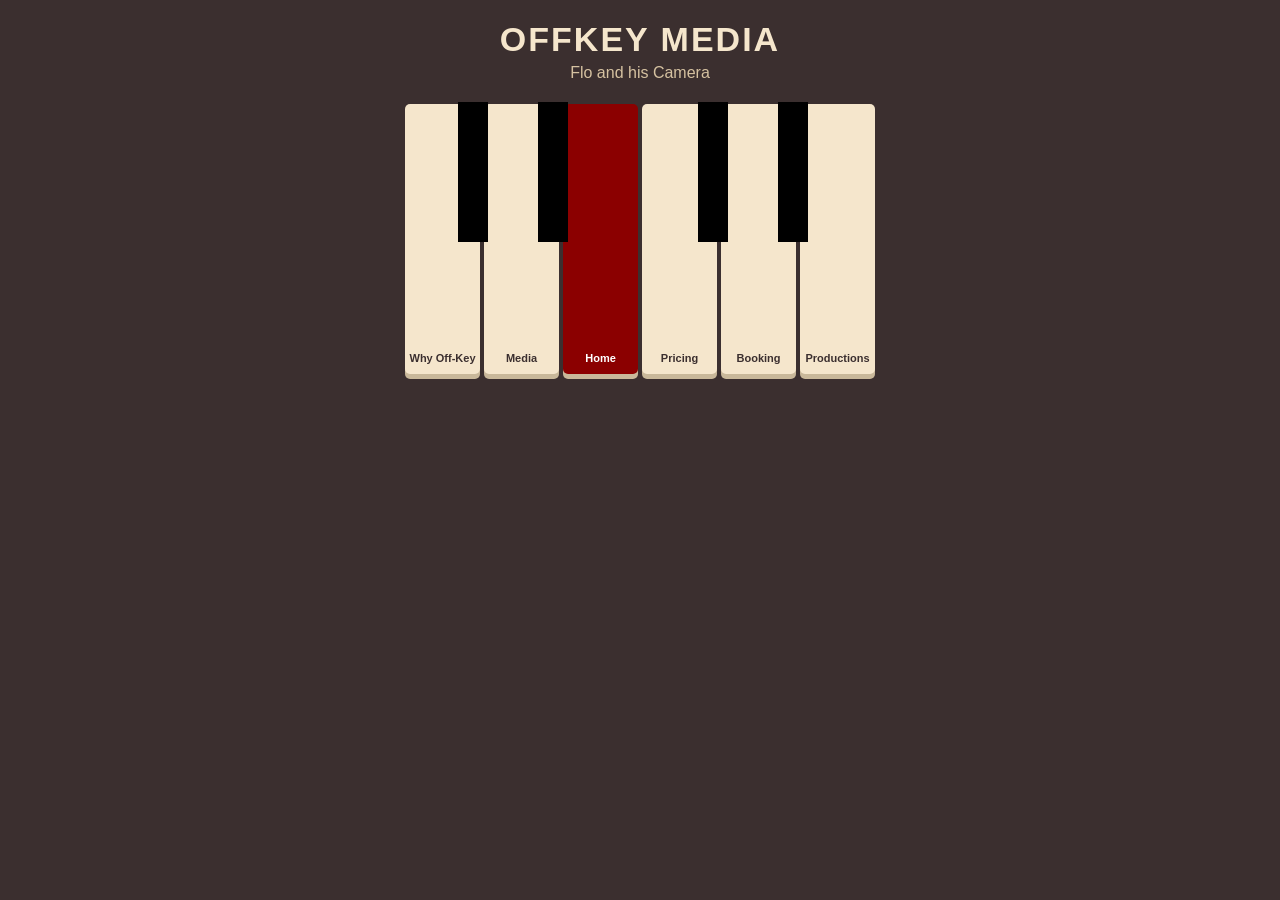
==== index.html @ 8f926773 "Add files via upload" ====
<!DOCTYPE html>
<html>
<head>
  <title>OffKey Media</title>
  <link rel="stylesheet" href="style.css">
</head>
<body>

<div class="header">
  <h1>OFFKEY MEDIA</h1>
  <p>Flo and his Camera</p>
</div>

<div class="keyboard">

  <div class="key" onclick="go('why.html')">Why Off-Key</div>
  <div class="key" onclick="go('media.html')">Media</div>

 <div class="key red" onclick="go('index.html')">Home</div>

  <div class="key" onclick="go('pricing.html')">Pricing</div>
  <div class="key" onclick="go('booking.html')">Booking</div>
  <div class="key" onclick="go('productions.html')">Productions</div>

  <!-- black keys -->
<div class="black-key" style="left: 55px;"></div>
<div class="black-key" style="left: 135px;"></div>
<div class="black-key" style="left: 295px;"></div>
<div class="black-key" style="left: 375px;"></div>
</div>

<script src="script.js"></script>
</body>
</html>
---- style.css ----
body {
  margin: 0;
  font-family: Arial, sans-serif;
  background: #3b2f2f;
  color: #f5e6cc;
  text-align: center;
}

/* HEADER */
.header {
  margin-top: 20px;
}

.header h1 {
  margin: 0;
  font-size: 34px;
  letter-spacing: 2px;
}

.header p {
  margin: 5px 0 20px;
  color: #d6c2a1;
}

/* KEYBOARD */
.keyboard {
  position: relative;
  display: flex;
  justify-content: center;
  width: fit-content;
  margin: auto;
}

/* WHITE KEYS */
.key {
  width: 75px;
  height: 260px;
  background: #f5e6cc;
  margin: 2px;
  border-radius: 5px;
  display: flex;
  justify-content: center;
  align-items: flex-end;
  cursor: pointer;
  font-size: 11px;
  font-weight: bold;
  padding-bottom: 10px;
  color: #3b2f2f;
  text-align: center;

  transition: all 0.15s ease;
}
.key:hover {
  background: #e0d2b8;
  transform: translateY(5px);
}

.key:active {
  transform: translateY(10px);
}

/* RED KEY */
.red {
  background: #8b0000;
  color: white;
  transition: all 0.15s ease;
}

.red:hover {
  background: #a30000;
  transform: translateY(5px);
}

.red:active {
  transform: translateY(10px);
}

/* BLACK KEYS */
.black-key {
  position: absolute;
  width: 30px;
  height: 140px;
  background: black;
  top: 0;
  z-index: 20;
}

/* MINI NAV (now styled so it’s clickable) */
.mini-nav {
  display: flex;
  justify-content: center;
  gap: 8px;
  margin: 15px 0;
}

.mini-nav div {
  background: #f5e6cc;
  color: #3b2f2f;
  padding: 8px 10px;
  border-radius: 4px;
  cursor: pointer;
  font-size: 12px;
}

.mini-nav div:hover {
  background: #d6c2a1;
}

/* CONTENT */
.container {
  padding: 20px;
}
.key {
  box-shadow: 0 5px 0 #c9b89a;
}

.key:active {
  box-shadow: 0 2px 0 #c9b89a;
}
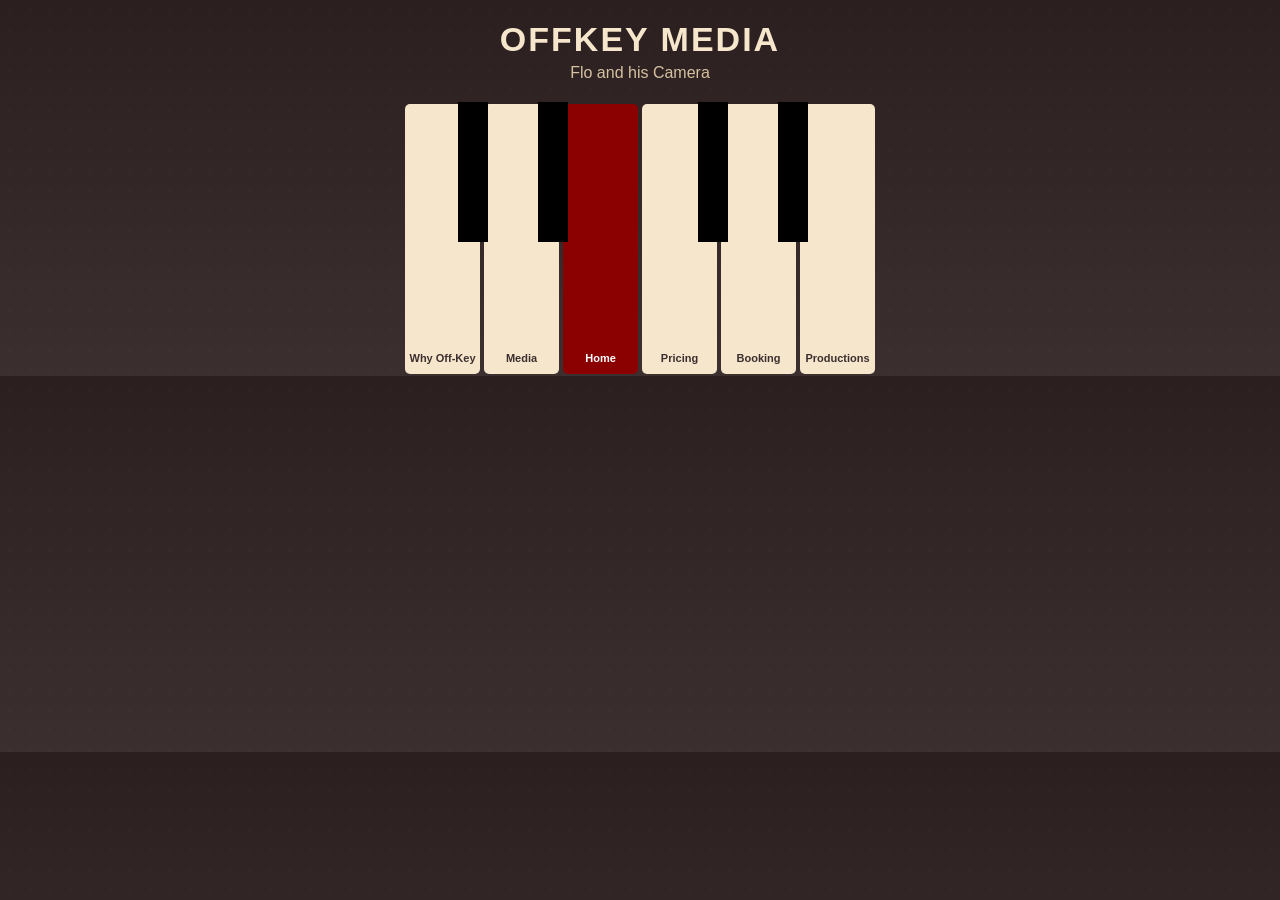
==== commit 368c19b2: "Add files via upload" ====
--- a/index.html
+++ b/index.html
@@ -6,7 +6,7 @@
 </head>
 <body>
 
-<div class="header">
+<div class="header fade-up">
   <h1>OFFKEY MEDIA</h1>
   <p>Flo and his Camera</p>
 </div>
@@ -16,19 +16,21 @@
   <div class="key" onclick="go('why.html')">Why Off-Key</div>
   <div class="key" onclick="go('media.html')">Media</div>
 
- <div class="key red" onclick="go('index.html')">Home</div>
+  <div class="key red" onclick="go('index.html')">Home</div>
 
   <div class="key" onclick="go('pricing.html')">Pricing</div>
   <div class="key" onclick="go('booking.html')">Booking</div>
   <div class="key" onclick="go('productions.html')">Productions</div>
 
-  <!-- black keys -->
-<div class="black-key" style="left: 55px;"></div>
-<div class="black-key" style="left: 135px;"></div>
-<div class="black-key" style="left: 295px;"></div>
-<div class="black-key" style="left: 375px;"></div>
+  <div class="black-key" style="left:55px;"></div>
+  <div class="black-key" style="left:135px;"></div>
+  <div class="black-key" style="left:295px;"></div>
+  <div class="black-key" style="left:375px;"></div>
+
 </div>
 
+<audio id="keySound" src="piano.mp3"></audio>
 <script src="script.js"></script>
+
 </body>
 </html>
--- a/style.css
+++ b/style.css
@@ -1,9 +1,22 @@
 body {
   margin: 0;
   font-family: Arial, sans-serif;
-  background: #3b2f2f;
+  background: linear-gradient(to bottom, #2b1f1f, #3b2f2f);
   color: #f5e6cc;
   text-align: center;
+}
+
+/* texture overlay */
+body::before {
+  content: "";
+  position: fixed;
+  width: 100%;
+  height: 100%;
+  background: radial-gradient(circle, rgba(255,255,255,0.03) 1px, transparent 1px);
+  background-size: 20px 20px;
+  top: 0;
+  left: 0;
+  z-index: -1;
 }
 
 /* HEADER */
@@ -46,13 +59,14 @@
   font-weight: bold;
   padding-bottom: 10px;
   color: #3b2f2f;
-  text-align: center;
-
   transition: all 0.15s ease;
 }
+
+/* hover press effect */
 .key:hover {
+  transform: translateY(5px);
   background: #e0d2b8;
-  transform: translateY(5px);
+  box-shadow: 0 0 10px rgba(255,255,255,0.2);
 }
 
 .key:active {
@@ -63,16 +77,10 @@
 .red {
   background: #8b0000;
   color: white;
-  transition: all 0.15s ease;
 }
 
 .red:hover {
   background: #a30000;
-  transform: translateY(5px);
-}
-
-.red:active {
-  transform: translateY(10px);
 }
 
 /* BLACK KEYS */
@@ -85,12 +93,13 @@
   z-index: 20;
 }
 
-/* MINI NAV (now styled so it’s clickable) */
+/* MINI NAV */
 .mini-nav {
   display: flex;
   justify-content: center;
   gap: 8px;
   margin: 15px 0;
+  flex-wrap: wrap;
 }
 
 .mini-nav div {
@@ -110,10 +119,61 @@
 .container {
   padding: 20px;
 }
-.key {
-  box-shadow: 0 5px 0 #c9b89a;
+
+/* MEDIA */
+.media-grid {
+  display: grid;
+  gap: 15px;
+  margin-top: 20px;
 }
 
-.key:active {
-  box-shadow: 0 2px 0 #c9b89a;
+.media-grid video {
+  width: 100%;
+  border-radius: 8px;
+}
+
+/* ANIMATION */
+.fade-up {
+  opacity: 0;
+  transform: translateY(30px);
+  animation: fadeUp 0.8s ease forwards;
+}
+
+@keyframes fadeUp {
+  to {
+    opacity: 1;
+    transform: translateY(0);
+  }
+}
+
+/* MOBILE */
+@media (max-width: 768px) {
+
+  .keyboard {
+    overflow-x: auto;
+    padding-bottom: 10px;
+  }
+
+  .keyboard::-webkit-scrollbar {
+    display: none;
+  }
+
+  .key {
+    width: 60px;
+    height: 220px;
+    font-size: 10px;
+  }
+
+  .black-key {
+    height: 120px;
+    width: 25px;
+  }
+
+  input, textarea {
+    width: 95%;
+  }
+
+  button {
+    width: 90%;
+  }
 }
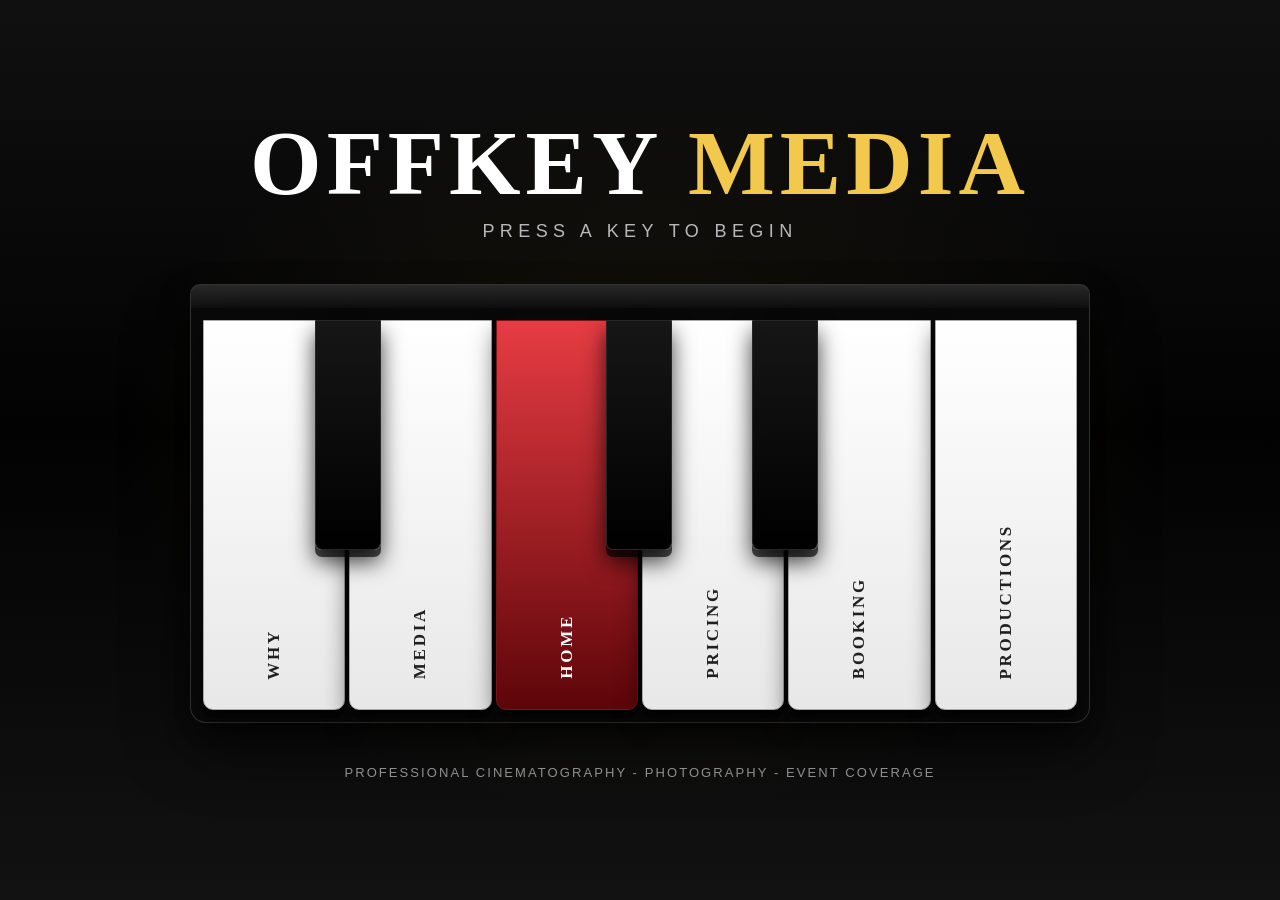
==== commit 781b4baf: "Add files via upload" ====
--- a/index.html
+++ b/index.html
@@ -1,36 +1,38 @@
-<!DOCTYPE html>
-<html>
-<head>
-  <title>OffKey Media</title>
-  <link rel="stylesheet" href="style.css">
-</head>
-<body>
-
-<div class="header fade-up">
-  <h1>OFFKEY MEDIA</h1>
-  <p>Flo and his Camera</p>
-</div>
-
-<div class="keyboard">
-
-  <div class="key" onclick="go('why.html')">Why Off-Key</div>
-  <div class="key" onclick="go('media.html')">Media</div>
-
-  <div class="key red" onclick="go('index.html')">Home</div>
-
-  <div class="key" onclick="go('pricing.html')">Pricing</div>
-  <div class="key" onclick="go('booking.html')">Booking</div>
-  <div class="key" onclick="go('productions.html')">Productions</div>
-
-  <div class="black-key" style="left:55px;"></div>
-  <div class="black-key" style="left:135px;"></div>
-  <div class="black-key" style="left:295px;"></div>
-  <div class="black-key" style="left:375px;"></div>
-
-</div>
-
-<audio id="keySound" src="piano.mp3"></audio>
-<script src="script.js"></script>
-
-</body>
-</html>+<!DOCTYPE html>
+<html lang="en">
+<head>
+  <meta charset="UTF-8">
+  <meta name="viewport" content="width=device-width, initial-scale=1.0">
+  <title>OFFKEY MEDIA</title>
+  <link rel="stylesheet" href="style.css">
+</head>
+<body>
+  <main class="landing">
+    <div class="title">
+      <h1>OFFKEY <span>MEDIA</span></h1>
+      <p>Press a Key to Begin</p>
+    </div>
+
+    <div class="piano-wrap">
+      <div class="piano-top"></div>
+      <div class="piano" aria-label="Main navigation piano">
+        <button class="key" onclick="go('why.html', event)"><span class="key-label">Why</span></button>
+        <button class="key" onclick="go('media.html', event)"><span class="key-label">Media</span></button>
+        <button class="key red" onclick="go('home.html', event)"><span class="key-label">Home</span></button>
+        <button class="key" onclick="go('pricing.html', event)"><span class="key-label">Pricing</span></button>
+        <button class="key" onclick="go('booking.html', event)"><span class="key-label">Booking</span></button>
+        <button class="key" onclick="go('productions.html', event)"><span class="key-label">Productions</span></button>
+
+        <div class="black-key one" aria-hidden="true"></div>
+        <div class="black-key two" aria-hidden="true"></div>
+        <div class="black-key three" aria-hidden="true"></div>
+      </div>
+    </div>
+
+    <p class="tagline">Professional Cinematography - Photography - Event Coverage</p>
+  </main>
+
+  <audio id="keySound" src="piano.mp3"></audio>
+  <script src="script.js"></script>
+</body>
+</html>
--- a/style.css
+++ b/style.css
@@ -1,179 +1,650 @@
-body {
-  margin: 0;
-  font-family: Arial, sans-serif;
-  background: linear-gradient(to bottom, #2b1f1f, #3b2f2f);
-  color: #f5e6cc;
-  text-align: center;
-}
-
-/* texture overlay */
-body::before {
-  content: "";
-  position: fixed;
-  width: 100%;
-  height: 100%;
-  background: radial-gradient(circle, rgba(255,255,255,0.03) 1px, transparent 1px);
-  background-size: 20px 20px;
-  top: 0;
-  left: 0;
-  z-index: -1;
-}
-
-/* HEADER */
-.header {
-  margin-top: 20px;
-}
-
-.header h1 {
-  margin: 0;
-  font-size: 34px;
-  letter-spacing: 2px;
-}
-
-.header p {
-  margin: 5px 0 20px;
-  color: #d6c2a1;
-}
-
-/* KEYBOARD */
-.keyboard {
-  position: relative;
-  display: flex;
-  justify-content: center;
-  width: fit-content;
-  margin: auto;
-}
-
-/* WHITE KEYS */
-.key {
-  width: 75px;
-  height: 260px;
-  background: #f5e6cc;
-  margin: 2px;
-  border-radius: 5px;
-  display: flex;
-  justify-content: center;
-  align-items: flex-end;
-  cursor: pointer;
-  font-size: 11px;
-  font-weight: bold;
-  padding-bottom: 10px;
-  color: #3b2f2f;
-  transition: all 0.15s ease;
-}
-
-/* hover press effect */
-.key:hover {
-  transform: translateY(5px);
-  background: #e0d2b8;
-  box-shadow: 0 0 10px rgba(255,255,255,0.2);
-}
-
-.key:active {
-  transform: translateY(10px);
-}
-
-/* RED KEY */
-.red {
-  background: #8b0000;
-  color: white;
-}
-
-.red:hover {
-  background: #a30000;
-}
-
-/* BLACK KEYS */
-.black-key {
-  position: absolute;
-  width: 30px;
-  height: 140px;
-  background: black;
-  top: 0;
-  z-index: 20;
-}
-
-/* MINI NAV */
-.mini-nav {
-  display: flex;
-  justify-content: center;
-  gap: 8px;
-  margin: 15px 0;
-  flex-wrap: wrap;
-}
-
-.mini-nav div {
-  background: #f5e6cc;
-  color: #3b2f2f;
-  padding: 8px 10px;
-  border-radius: 4px;
-  cursor: pointer;
-  font-size: 12px;
-}
-
-.mini-nav div:hover {
-  background: #d6c2a1;
-}
-
-/* CONTENT */
-.container {
-  padding: 20px;
-}
-
-/* MEDIA */
-.media-grid {
-  display: grid;
-  gap: 15px;
-  margin-top: 20px;
-}
-
-.media-grid video {
-  width: 100%;
-  border-radius: 8px;
-}
-
-/* ANIMATION */
-.fade-up {
-  opacity: 0;
-  transform: translateY(30px);
-  animation: fadeUp 0.8s ease forwards;
-}
-
-@keyframes fadeUp {
-  to {
-    opacity: 1;
-    transform: translateY(0);
-  }
-}
-
-/* MOBILE */
-@media (max-width: 768px) {
-
-  .keyboard {
-    overflow-x: auto;
-    padding-bottom: 10px;
-  }
-
-  .keyboard::-webkit-scrollbar {
-    display: none;
-  }
-
-  .key {
-    width: 60px;
-    height: 220px;
-    font-size: 10px;
-  }
-
-  .black-key {
-    height: 120px;
-    width: 25px;
-  }
-
-  input, textarea {
-    width: 95%;
-  }
-
-  button {
-    width: 90%;
-  }
-}+* {
+  box-sizing: border-box;
+}
+
+:root {
+  --bg: #050505;
+  --panel: rgba(255, 255, 255, 0.06);
+  --panel-strong: rgba(255, 255, 255, 0.1);
+  --line: rgba(255, 255, 255, 0.14);
+  --gold: #d4af37;
+  --gold-bright: #f2c94c;
+  --red: #a40d14;
+  --red-dark: #5d0509;
+  --text: #ffffff;
+  --muted: #b8b8b8;
+}
+
+body {
+  margin: 0;
+  min-height: 100vh;
+  font-family: Arial, Helvetica, sans-serif;
+  background:
+    radial-gradient(ellipse at center, rgba(212, 175, 55, 0.08), transparent 58%),
+    linear-gradient(180deg, #101010 0%, #020202 48%, #121212 100%);
+  color: var(--text);
+}
+
+button,
+input,
+textarea {
+  font: inherit;
+}
+
+img {
+  display: block;
+  max-width: 100%;
+}
+
+.landing {
+  min-height: 100vh;
+  display: flex;
+  flex-direction: column;
+  align-items: center;
+  justify-content: center;
+  overflow: hidden;
+  padding: 32px 16px;
+}
+
+.title {
+  position: relative;
+  z-index: 2;
+  text-align: center;
+  margin: 0 0 42px;
+}
+
+.title h1 {
+  margin: 0;
+  font-family: Georgia, "Times New Roman", serif;
+  font-size: clamp(42px, 8vw, 92px);
+  letter-spacing: 5px;
+  line-height: 0.95;
+  text-transform: uppercase;
+}
+
+.title span {
+  color: var(--gold-bright);
+}
+
+.title p {
+  margin: 14px 0 0;
+  color: var(--muted);
+  font-size: clamp(12px, 2.4vw, 18px);
+  font-weight: 300;
+  letter-spacing: 0.3em;
+  text-transform: uppercase;
+}
+
+.piano-wrap {
+  position: relative;
+  z-index: 2;
+  width: min(100%, 900px);
+}
+
+.piano-top {
+  height: 24px;
+  border: 1px solid #333;
+  border-bottom: 0;
+  border-radius: 10px 10px 0 0;
+  background: linear-gradient(180deg, #2a2a2a, #111);
+  box-shadow: 0 14px 32px rgba(0, 0, 0, 0.45);
+}
+
+.piano {
+  position: relative;
+  display: grid;
+  grid-template-columns: repeat(6, minmax(72px, 1fr));
+  gap: 4px;
+  padding: 12px;
+  border: 1px solid #333;
+  border-top: 0;
+  border-radius: 0 0 16px 16px;
+  background: #090909;
+  box-shadow: 0 24px 60px rgba(0, 0, 0, 0.65);
+}
+
+.key {
+  position: relative;
+  height: clamp(250px, 48vw, 390px);
+  border: 1px solid #aaa;
+  border-radius: 0 0 10px 10px;
+  background: linear-gradient(180deg, #fff 0%, #e8e8e8 100%);
+  color: #202020;
+  display: flex;
+  align-items: flex-end;
+  justify-content: center;
+  padding: 0 8px 30px;
+  cursor: pointer;
+  box-shadow: 0 8px 0 rgba(0, 0, 0, 0.42), 0 12px 24px rgba(0, 0, 0, 0.6);
+  transition: transform 150ms ease, box-shadow 150ms ease, filter 150ms ease;
+}
+
+.key:hover,
+.key.is-pressed {
+  transform: translateY(7px);
+  box-shadow: 0 2px 0 rgba(0, 0, 0, 0.45), 0 5px 10px rgba(0, 0, 0, 0.5);
+}
+
+.key.red {
+  border-color: #7d1116;
+  background: linear-gradient(180deg, #e73c43 0%, var(--red-dark) 100%);
+  color: #fff;
+}
+
+.key-label {
+  font-family: Georgia, "Times New Roman", serif;
+  font-size: clamp(12px, 1.8vw, 17px);
+  font-weight: 700;
+  letter-spacing: 0.16em;
+  text-transform: uppercase;
+  writing-mode: vertical-rl;
+  transform: rotate(180deg);
+}
+
+.black-key {
+  position: absolute;
+  top: 12px;
+  z-index: 3;
+  width: clamp(42px, 7vw, 66px);
+  height: clamp(150px, 28vw, 230px);
+  border: 1px solid #272727;
+  border-radius: 0 0 7px 7px;
+  background: linear-gradient(180deg, #161616, #000);
+  box-shadow: 0 7px 0 rgba(0, 0, 0, 0.65), 0 12px 22px rgba(0, 0, 0, 0.75);
+  pointer-events: none;
+}
+
+.black-key.one {
+  left: calc((100% - 24px) / 6 * 1 - 22px);
+}
+
+.black-key.two {
+  left: calc((100% - 24px) / 6 * 3 - 22px);
+}
+
+.black-key.three {
+  left: calc((100% - 24px) / 6 * 4 - 22px);
+}
+
+.tagline {
+  position: relative;
+  z-index: 2;
+  margin: 42px 0 0;
+  color: #8f8f8f;
+  font-size: 13px;
+  letter-spacing: 0.16em;
+  text-align: center;
+  text-transform: uppercase;
+}
+
+.site-page {
+  min-height: 100vh;
+  display: flex;
+  flex-direction: column;
+}
+
+.page-header {
+  position: sticky;
+  top: 0;
+  z-index: 10;
+  border-bottom: 1px solid var(--line);
+  background: rgba(0, 0, 0, 0.72);
+  backdrop-filter: blur(14px);
+}
+
+.header-inner {
+  width: min(1180px, calc(100% - 32px));
+  margin: 0 auto;
+  min-height: 74px;
+  display: grid;
+  grid-template-columns: 1fr auto 1fr;
+  align-items: center;
+  gap: 16px;
+}
+
+.back-link {
+  width: fit-content;
+  border: 0;
+  background: transparent;
+  color: var(--gold-bright);
+  display: inline-flex;
+  align-items: center;
+  gap: 8px;
+  padding: 10px 0;
+  cursor: pointer;
+  font-family: Georgia, "Times New Roman", serif;
+}
+
+.back-link:hover {
+  color: #ffe082;
+}
+
+.page-title {
+  margin: 0;
+  font-family: Georgia, "Times New Roman", serif;
+  font-size: clamp(22px, 3vw, 34px);
+  letter-spacing: 0.13em;
+  text-align: center;
+  text-transform: uppercase;
+}
+
+.page-main {
+  width: min(1180px, calc(100% - 32px));
+  margin: 0 auto;
+  padding: 48px 0 72px;
+  flex: 1;
+}
+
+.hero {
+  position: relative;
+  min-height: min(620px, 68vh);
+  overflow: hidden;
+  border: 1px solid var(--line);
+  border-radius: 16px;
+  margin-bottom: 56px;
+}
+
+.hero img {
+  position: absolute;
+  inset: 0;
+  width: 100%;
+  height: 100%;
+  object-fit: cover;
+}
+
+.hero::after {
+  content: "";
+  position: absolute;
+  inset: 0;
+  background: linear-gradient(0deg, rgba(0, 0, 0, 0.92), rgba(0, 0, 0, 0.52), rgba(0, 0, 0, 0.18));
+}
+
+.hero-content {
+  position: relative;
+  z-index: 1;
+  min-height: inherit;
+  display: flex;
+  flex-direction: column;
+  align-items: center;
+  justify-content: center;
+  padding: 48px 24px;
+  text-align: center;
+}
+
+.hero h2,
+.intro h2 {
+  margin: 0 0 16px;
+  font-family: Georgia, "Times New Roman", serif;
+  font-size: clamp(36px, 6vw, 72px);
+  line-height: 1.02;
+  letter-spacing: 0.03em;
+}
+
+.accent {
+  color: var(--gold-bright);
+}
+
+.hero p,
+.intro p {
+  max-width: 720px;
+  margin: 0 auto 28px;
+  color: #dedede;
+  font-size: clamp(17px, 2vw, 22px);
+  line-height: 1.55;
+}
+
+.button {
+  border: 0;
+  border-radius: 999px;
+  background: var(--gold-bright);
+  color: #050505;
+  display: inline-flex;
+  justify-content: center;
+  align-items: center;
+  min-height: 52px;
+  padding: 0 28px;
+  font-weight: 800;
+  text-decoration: none;
+  cursor: pointer;
+}
+
+.button:hover {
+  background: #ffd964;
+}
+
+.button.secondary {
+  border: 1px solid var(--gold-bright);
+  background: transparent;
+  color: var(--gold-bright);
+}
+
+.button.secondary:hover {
+  color: #ffe082;
+  border-color: #ffe082;
+}
+
+.intro {
+  max-width: 820px;
+  margin: 0 auto 48px;
+  text-align: center;
+}
+
+.card-grid {
+  display: grid;
+  grid-template-columns: repeat(3, minmax(0, 1fr));
+  gap: 22px;
+}
+
+.card-grid.two {
+  grid-template-columns: repeat(2, minmax(0, 1fr));
+}
+
+.card {
+  border: 1px solid var(--line);
+  border-radius: 12px;
+  background: var(--panel);
+  padding: 28px;
+}
+
+.card:hover {
+  border-color: rgba(242, 201, 76, 0.45);
+  background: var(--panel-strong);
+}
+
+.card h3 {
+  margin: 0 0 12px;
+  font-family: Georgia, "Times New Roman", serif;
+  color: var(--gold-bright);
+  font-size: 26px;
+}
+
+.card p {
+  margin: 0;
+  color: #d0d0d0;
+  line-height: 1.65;
+}
+
+.cta {
+  margin-top: 56px;
+  padding: 42px 20px 0;
+  border-top: 1px solid var(--line);
+  text-align: center;
+}
+
+.cta h3 {
+  margin: 0 0 12px;
+  font-family: Georgia, "Times New Roman", serif;
+  font-size: clamp(28px, 4vw, 42px);
+}
+
+.media-grid {
+  display: grid;
+  grid-template-columns: repeat(2, minmax(0, 1fr));
+  gap: 22px;
+}
+
+.media-item {
+  overflow: hidden;
+  border: 1px solid var(--line);
+  border-radius: 14px;
+  background: var(--panel);
+}
+
+.media-item img {
+  width: 100%;
+  height: 520px;
+  object-fit: cover;
+}
+
+.media-item.tall img {
+  object-position: center top;
+}
+
+.media-caption {
+  padding: 18px 20px;
+}
+
+.media-caption h3 {
+  margin: 0 0 6px;
+  font-family: Georgia, "Times New Roman", serif;
+  color: var(--gold-bright);
+}
+
+.media-caption p {
+  margin: 0;
+  color: var(--muted);
+}
+
+.pricing-grid {
+  display: grid;
+  grid-template-columns: repeat(3, minmax(0, 1fr));
+  gap: 22px;
+  align-items: stretch;
+}
+
+.price-card {
+  position: relative;
+  border: 1px solid var(--line);
+  border-radius: 16px;
+  background: var(--panel);
+  padding: 30px;
+}
+
+.price-card.featured {
+  border-color: var(--gold-bright);
+  background: linear-gradient(180deg, rgba(242, 201, 76, 0.12), rgba(255, 255, 255, 0.04));
+  box-shadow: 0 0 40px rgba(212, 175, 55, 0.14);
+}
+
+.badge {
+  position: absolute;
+  top: -13px;
+  left: 50%;
+  transform: translateX(-50%);
+  border-radius: 999px;
+  background: var(--gold-bright);
+  color: #050505;
+  padding: 6px 14px;
+  font-size: 11px;
+  font-weight: 900;
+  letter-spacing: 0.14em;
+  text-transform: uppercase;
+  white-space: nowrap;
+}
+
+.price-card h3 {
+  margin: 0 0 8px;
+  font-family: Georgia, "Times New Roman", serif;
+  font-size: 28px;
+}
+
+.price {
+  margin: 22px 0;
+  font-family: Georgia, "Times New Roman", serif;
+  color: var(--gold-bright);
+  font-size: 44px;
+}
+
+.feature-list {
+  margin: 0 0 28px;
+  padding: 0;
+  list-style: none;
+  color: #e5e5e5;
+}
+
+.feature-list li {
+  margin: 13px 0;
+  line-height: 1.45;
+}
+
+.feature-list li::before {
+  content: "+";
+  color: var(--gold-bright);
+  font-weight: 900;
+  margin-right: 10px;
+}
+
+.booking-form {
+  max-width: 760px;
+  margin: 0 auto;
+  border: 1px solid var(--line);
+  border-radius: 16px;
+  background: var(--panel);
+  padding: 30px;
+}
+
+.form-row {
+  display: grid;
+  grid-template-columns: repeat(2, minmax(0, 1fr));
+  gap: 18px;
+}
+
+.field {
+  margin-bottom: 18px;
+}
+
+label {
+  display: block;
+  margin-bottom: 8px;
+  color: #efefef;
+}
+
+input,
+textarea {
+  width: 100%;
+  border: 1px solid rgba(255, 255, 255, 0.22);
+  border-radius: 8px;
+  background: rgba(0, 0, 0, 0.38);
+  color: #fff;
+  padding: 13px 14px;
+  outline: none;
+}
+
+textarea {
+  min-height: 140px;
+  resize: vertical;
+}
+
+input:focus,
+textarea:focus {
+  border-color: var(--gold-bright);
+}
+
+.success {
+  display: none;
+  max-width: 720px;
+  margin: 0 auto;
+  padding: 70px 20px;
+  text-align: center;
+}
+
+.success.show {
+  display: block;
+}
+
+.success h2 {
+  font-family: Georgia, "Times New Roman", serif;
+  font-size: clamp(34px, 5vw, 54px);
+}
+
+.process {
+  position: relative;
+  overflow: hidden;
+  min-height: 350px;
+  border: 1px solid var(--line);
+  border-radius: 16px;
+  margin-top: 56px;
+}
+
+.process img {
+  position: absolute;
+  inset: 0;
+  width: 100%;
+  height: 100%;
+  object-fit: cover;
+}
+
+.process::after {
+  content: "";
+  position: absolute;
+  inset: 0;
+  background: linear-gradient(90deg, rgba(0, 0, 0, 0.92), rgba(0, 0, 0, 0.68), rgba(0, 0, 0, 0.18));
+}
+
+.process-content {
+  position: relative;
+  z-index: 1;
+  max-width: 620px;
+  padding: 48px;
+}
+
+.process-content h3 {
+  margin: 0 0 14px;
+  font-family: Georgia, "Times New Roman", serif;
+  font-size: 38px;
+}
+
+.process-content p {
+  color: #e0e0e0;
+  line-height: 1.7;
+}
+
+.footer {
+  border-top: 1px solid var(--line);
+  padding: 30px 16px;
+  color: #aaa;
+  text-align: center;
+}
+
+@media (max-width: 900px) {
+  .card-grid,
+  .card-grid.two,
+  .pricing-grid,
+  .media-grid {
+    grid-template-columns: 1fr;
+  }
+
+  .media-item img {
+    height: auto;
+    max-height: 680px;
+  }
+}
+
+@media (max-width: 720px) {
+  .landing {
+    align-items: stretch;
+  }
+
+  .piano-wrap {
+    overflow-x: auto;
+    padding-bottom: 12px;
+  }
+
+  .piano-top,
+  .piano {
+    min-width: 640px;
+  }
+
+  .header-inner {
+    min-height: 68px;
+    grid-template-columns: 1fr;
+    justify-items: center;
+  }
+
+  .back-link {
+    justify-self: start;
+  }
+
+  .form-row {
+    grid-template-columns: 1fr;
+    gap: 0;
+  }
+
+  .hero {
+    min-height: 540px;
+  }
+
+  .process-content {
+    padding: 32px 22px;
+  }
+}
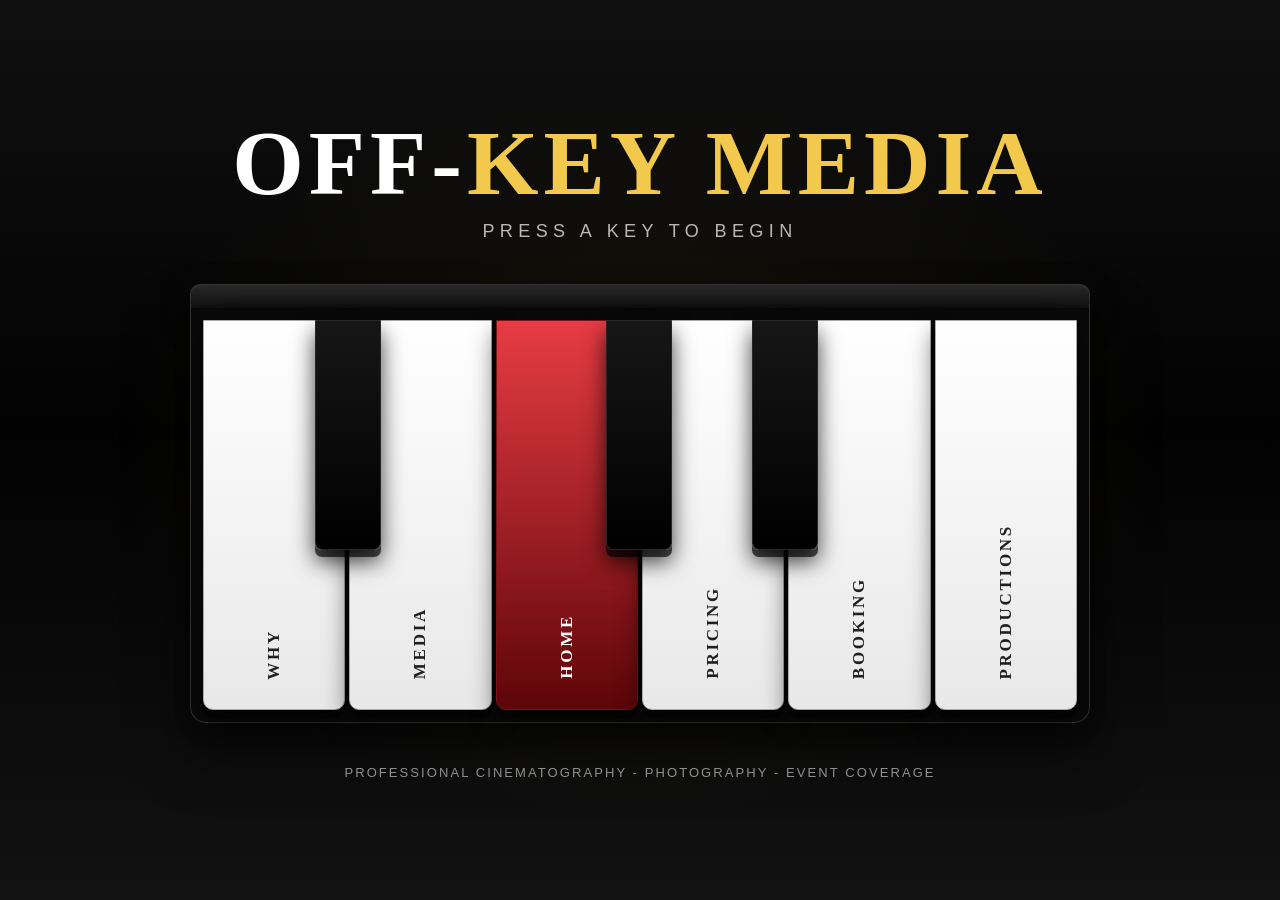
==== commit 1cf96602: "Add files via upload" ====
--- a/index.html
+++ b/index.html
@@ -3,13 +3,14 @@
 <head>
   <meta charset="UTF-8">
   <meta name="viewport" content="width=device-width, initial-scale=1.0">
-  <title>OFFKEY MEDIA</title>
+  <title>OFF-KEY MEDIA</title>
+  <link rel="icon" href="favicon.svg" type="image/svg+xml">
   <link rel="stylesheet" href="style.css">
 </head>
 <body>
   <main class="landing">
     <div class="title">
-      <h1>OFFKEY <span>MEDIA</span></h1>
+      <h1>OFF-<span class="brand-key">KEY</span> <span>MEDIA</span></h1>
       <p>Press a Key to Begin</p>
     </div>
 
--- a/style.css
+++ b/style.css
@@ -195,37 +195,110 @@
 .header-inner {
   width: min(1180px, calc(100% - 32px));
   margin: 0 auto;
-  min-height: 74px;
+  min-height: 92px;
   display: grid;
-  grid-template-columns: 1fr auto 1fr;
+  grid-template-columns: auto minmax(0, 1fr);
   align-items: center;
-  gap: 16px;
-}
-
-.back-link {
-  width: fit-content;
+  gap: 22px;
+}
+
+.site-mark {
   border: 0;
   background: transparent;
   color: var(--gold-bright);
-  display: inline-flex;
-  align-items: center;
-  gap: 8px;
-  padding: 10px 0;
+  padding: 0;
   cursor: pointer;
   font-family: Georgia, "Times New Roman", serif;
-}
-
-.back-link:hover {
+  font-size: 18px;
+  font-weight: 700;
+  letter-spacing: 0.16em;
+  text-transform: uppercase;
+  white-space: nowrap;
+}
+
+.site-mark:hover {
   color: #ffe082;
 }
 
 .page-title {
-  margin: 0;
-  font-family: Georgia, "Times New Roman", serif;
-  font-size: clamp(22px, 3vw, 34px);
-  letter-spacing: 0.13em;
-  text-align: center;
+  position: absolute;
+  width: 1px;
+  height: 1px;
+  overflow: hidden;
+  clip: rect(0, 0, 0, 0);
+}
+
+.mini-piano {
+  position: relative;
+  display: grid;
+  grid-template-columns: repeat(6, minmax(76px, 1fr));
+  gap: 3px;
+  justify-self: end;
+  width: min(100%, 760px);
+  padding: 9px;
+  border: 1px solid #303030;
+  border-radius: 0 0 12px 12px;
+  background: linear-gradient(180deg, #151515, #050505);
+  box-shadow: 0 12px 26px rgba(0, 0, 0, 0.38);
+}
+
+.mini-key {
+  position: relative;
+  z-index: 1;
+  min-height: 56px;
+  border: 1px solid #9b9b9b;
+  border-radius: 0 0 8px 8px;
+  background: linear-gradient(180deg, #ffffff, #dcdcdc);
+  color: #161616;
+  display: flex;
+  align-items: flex-end;
+  justify-content: center;
+  padding: 0 6px 9px;
+  font-family: Georgia, "Times New Roman", serif;
+  font-size: 11px;
+  font-weight: 800;
+  letter-spacing: 0.1em;
   text-transform: uppercase;
+  text-decoration: none;
+  box-shadow: 0 4px 0 rgba(0, 0, 0, 0.45), 0 8px 14px rgba(0, 0, 0, 0.35);
+  transition: transform 150ms ease, box-shadow 150ms ease;
+}
+
+.mini-key:hover,
+.mini-key.active {
+  transform: translateY(4px);
+  box-shadow: 0 1px 0 rgba(0, 0, 0, 0.45), 0 4px 8px rgba(0, 0, 0, 0.3);
+}
+
+.mini-key.red {
+  border-color: #7d1116;
+  background: linear-gradient(180deg, #e43a42, #66070c);
+  color: #fff;
+}
+
+.mini-black-key {
+  position: absolute;
+  top: 9px;
+  z-index: 2;
+  width: 38px;
+  height: 42px;
+  border: 1px solid #232323;
+  border-radius: 0 0 6px 6px;
+  background: linear-gradient(180deg, #151515, #000);
+  box-shadow: 0 4px 0 rgba(0, 0, 0, 0.7), 0 7px 12px rgba(0, 0, 0, 0.65);
+  pointer-events: none;
+}
+
+.mini-black-key.one {
+  left: calc((100% - 18px) / 6 * 1 - 12px);
+}
+
+.mini-black-key.two {
+  left: calc((100% - 18px) / 6 * 3 - 12px);
+}
+
+.mini-black-key.three {
+  left: calc((100% - 18px) / 6 * 4 - 12px);
 }
 
 .page-main {
@@ -284,6 +357,11 @@
   color: var(--gold-bright);
 }
 
+.brand-key,
+.mission-red {
+  color: #e43a42;
+}
+
 .hero p,
 .intro p {
   max-width: 720px;
@@ -291,6 +369,45 @@
   color: #dedede;
   font-size: clamp(17px, 2vw, 22px);
   line-height: 1.55;
+}
+
+.statement {
+  max-width: 900px;
+  margin: 0 auto 56px;
+  border: 1px solid var(--line);
+  border-radius: 16px;
+  background: linear-gradient(180deg, rgba(255, 255, 255, 0.08), rgba(255, 255, 255, 0.035));
+  padding: 34px;
+  text-align: center;
+}
+
+.statement .eyebrow {
+  margin: 0 0 10px;
+  color: var(--gold-bright);
+  font-size: 12px;
+  font-weight: 800;
+  letter-spacing: 0.24em;
+  text-transform: uppercase;
+}
+
+.statement h2 {
+  margin: 0 0 18px;
+  font-family: Georgia, "Times New Roman", serif;
+  font-size: clamp(32px, 5vw, 56px);
+}
+
+.statement p {
+  max-width: 760px;
+  margin: 0 auto 15px;
+  color: #d7d7d7;
+  line-height: 1.68;
+}
+
+.statement .quote {
+  margin-top: 22px;
+  color: #fff;
+  font-family: Georgia, "Times New Roman", serif;
+  font-size: 22px;
 }
 
 .button {
@@ -358,6 +475,12 @@
   font-size: 26px;
 }
 
+.card-grid.two .centered-card {
+  grid-column: 1 / -1;
+  justify-self: center;
+  width: min(100%, 560px);
+}
+
 .card p {
   margin: 0;
   color: #d0d0d0;
@@ -377,6 +500,15 @@
   font-size: clamp(28px, 4vw, 42px);
 }
 
+.cta .eyebrow {
+  margin: 0 0 10px;
+  color: var(--gold-bright);
+  font-size: 12px;
+  font-weight: 800;
+  letter-spacing: 0.2em;
+  text-transform: uppercase;
+}
+
 .media-grid {
   display: grid;
   grid-template-columns: repeat(2, minmax(0, 1fr));
@@ -420,6 +552,67 @@
   grid-template-columns: repeat(3, minmax(0, 1fr));
   gap: 22px;
   align-items: stretch;
+}
+
+.service-pricing {
+  display: grid;
+  gap: 22px;
+}
+
+.service-section {
+  border: 1px solid var(--line);
+  border-radius: 16px;
+  background: var(--panel);
+  padding: 28px;
+}
+
+.service-section.featured-service {
+  border-color: var(--gold-bright);
+  background: linear-gradient(180deg, rgba(242, 201, 76, 0.12), rgba(255, 255, 255, 0.04));
+}
+
+.service-section h3 {
+  margin: 0 0 18px;
+  font-family: Georgia, "Times New Roman", serif;
+  color: var(--gold-bright);
+  font-size: 30px;
+}
+
+.service-item {
+  display: grid;
+  grid-template-columns: minmax(0, 1fr) auto;
+  gap: 18px;
+  align-items: start;
+  padding: 18px 0;
+  border-top: 1px solid rgba(255, 255, 255, 0.1);
+}
+
+.service-item:first-of-type {
+  border-top: 0;
+  padding-top: 0;
+}
+
+.service-item strong,
+.service-item span {
+  display: block;
+}
+
+.service-item strong {
+  margin-bottom: 6px;
+  color: #fff;
+}
+
+.service-item span {
+  color: #cfcfcf;
+  line-height: 1.55;
+}
+
+.service-item p {
+  margin: 0;
+  color: var(--gold-bright);
+  font-family: Georgia, "Times New Roman", serif;
+  font-size: 22px;
+  white-space: nowrap;
 }
 
 .price-card {
@@ -611,28 +804,211 @@
 }
 
 @media (max-width: 720px) {
+  body {
+    background:
+      radial-gradient(ellipse at top, rgba(212, 175, 55, 0.08), transparent 46%),
+      linear-gradient(180deg, #101010 0%, #020202 52%, #111 100%);
+  }
+
   .landing {
     align-items: stretch;
+    justify-content: flex-start;
+    min-height: 100svh;
+    padding: 22px 10px 18px;
+  }
+
+  .title {
+    margin-bottom: 22px;
+  }
+
+  .title h1 {
+    font-size: clamp(34px, 11vw, 48px);
+    letter-spacing: 2px;
+  }
+
+  .title p {
+    margin-top: 10px;
+    font-size: 10px;
+    letter-spacing: 0.22em;
   }
 
   .piano-wrap {
-    overflow-x: auto;
-    padding-bottom: 12px;
+    width: 100%;
+    overflow: visible;
+    padding-bottom: 0;
   }
 
   .piano-top,
   .piano {
-    min-width: 640px;
+    min-width: 0;
+  }
+
+  .piano-top {
+    height: 16px;
+  }
+
+  .piano {
+    grid-template-columns: repeat(6, minmax(0, 1fr));
+    gap: 2px;
+    padding: 7px;
+    border-radius: 0 0 12px 12px;
+  }
+
+  .key {
+    height: min(58vh, 360px);
+    min-height: 300px;
+    padding: 0 3px 18px;
+    border-radius: 0 0 7px 7px;
+  }
+
+  .key-label {
+    font-size: clamp(9px, 2.6vw, 12px);
+    letter-spacing: 0.08em;
+  }
+
+  .black-key {
+    top: 7px;
+    width: 28px;
+    height: min(34vh, 190px);
+  }
+
+  .black-key.one {
+    left: calc((100% - 14px) / 6 * 1 - 8px);
+  }
+
+  .black-key.two {
+    left: calc((100% - 14px) / 6 * 3 - 8px);
+  }
+
+  .black-key.three {
+    left: calc((100% - 14px) / 6 * 4 - 8px);
+  }
+
+  .tagline {
+    margin-top: 20px;
+    font-size: 10px;
+    line-height: 1.6;
+    letter-spacing: 0.12em;
+  }
+
+  .page-header {
+    position: static;
   }
 
   .header-inner {
-    min-height: 68px;
+    width: min(100% - 18px, 1180px);
+    min-height: 88px;
     grid-template-columns: 1fr;
     justify-items: center;
-  }
-
-  .back-link {
-    justify-self: start;
+    gap: 8px;
+    padding: 10px 0;
+  }
+
+  .site-mark {
+    justify-self: center;
+    font-size: 14px;
+    letter-spacing: 0.12em;
+  }
+
+  .mini-piano {
+    justify-self: stretch;
+    width: 100%;
+    overflow: visible;
+    grid-template-columns: repeat(6, minmax(0, 1fr));
+    gap: 2px;
+    padding: 6px;
+    border-radius: 0 0 9px 9px;
+  }
+
+  .mini-key {
+    min-height: 42px;
+    padding: 0 2px 7px;
+    font-size: clamp(7px, 2.1vw, 9px);
+    letter-spacing: 0.02em;
+    border-radius: 0 0 6px 6px;
+  }
+
+  .mini-black-key {
+    top: 6px;
+    width: 20px;
+    height: 31px;
+  }
+
+  .mini-black-key.one {
+    left: calc((100% - 12px) / 6 * 1 - 4px);
+  }
+
+  .mini-black-key.two {
+    left: calc((100% - 12px) / 6 * 3 - 4px);
+  }
+
+  .mini-black-key.three {
+    left: calc((100% - 12px) / 6 * 4 - 4px);
+  }
+
+  .page-main {
+    width: min(100% - 24px, 1180px);
+    padding: 28px 0 42px;
+  }
+
+  .intro {
+    margin-bottom: 28px;
+  }
+
+  .hero h2,
+  .intro h2 {
+    font-size: clamp(30px, 9vw, 42px);
+  }
+
+  .hero p,
+  .intro p {
+    font-size: 16px;
+    line-height: 1.48;
+    margin-bottom: 20px;
+  }
+
+  .card-grid,
+  .pricing-grid,
+  .media-grid {
+    gap: 14px;
+  }
+
+  .card,
+  .price-card,
+  .booking-form,
+  .statement,
+  .service-section {
+    padding: 20px;
+    border-radius: 10px;
+  }
+
+  .statement {
+    margin-bottom: 34px;
+  }
+
+  .statement .quote {
+    font-size: 19px;
+  }
+
+  .card h3,
+  .price-card h3,
+  .service-section h3 {
+    font-size: 23px;
+  }
+
+  .service-item {
+    grid-template-columns: 1fr;
+    gap: 8px;
+    padding: 15px 0;
+  }
+
+  .service-item p {
+    font-size: 20px;
+  }
+
+  .price {
+    margin: 14px 0;
+    font-size: 36px;
   }
 
   .form-row {
@@ -641,10 +1017,40 @@
   }
 
   .hero {
-    min-height: 540px;
+    min-height: 430px;
+    margin-bottom: 28px;
+    border-radius: 12px;
+  }
+
+  .hero-content {
+    padding: 34px 18px;
+  }
+
+  .media-item img {
+    max-height: 520px;
+  }
+
+  .cta {
+    margin-top: 34px;
+    padding-top: 30px;
+  }
+
+  .process {
+    min-height: 310px;
+    margin-top: 34px;
+    border-radius: 12px;
   }
 
   .process-content {
-    padding: 32px 22px;
-  }
-}
+    padding: 30px 20px;
+  }
+
+  .process-content h3 {
+    font-size: 30px;
+  }
+
+  .footer {
+    padding: 22px 14px;
+    font-size: 12px;
+  }
+}
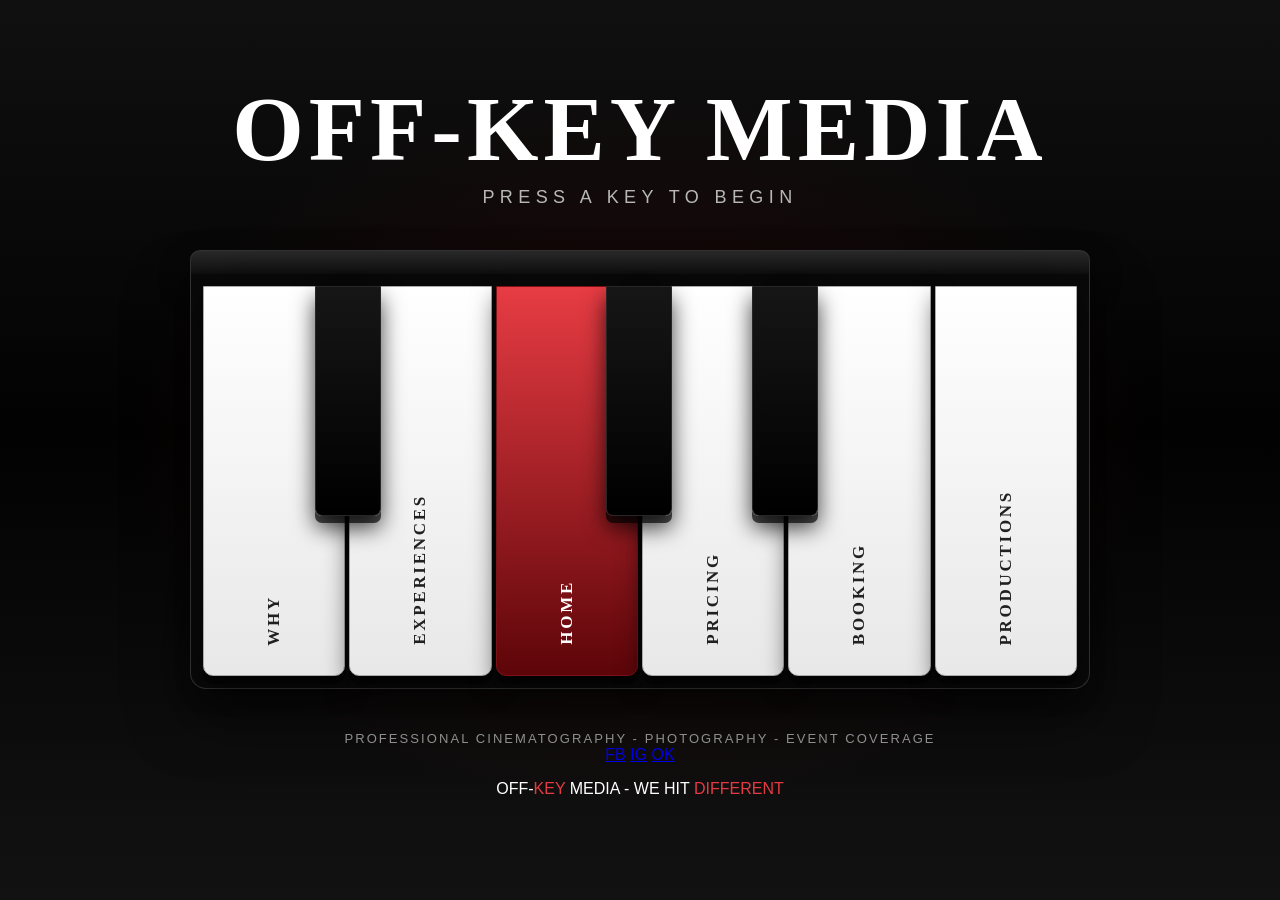
==== commit 12491e56: "Add files via upload" ====
--- a/index.html
+++ b/index.html
@@ -18,7 +18,7 @@
       <div class="piano-top"></div>
       <div class="piano" aria-label="Main navigation piano">
         <button class="key" onclick="go('why.html', event)"><span class="key-label">Why</span></button>
-        <button class="key" onclick="go('media.html', event)"><span class="key-label">Media</span></button>
+        <button class="key" onclick="go('media.html', event)"><span class="key-label">Experiences</span></button>
         <button class="key red" onclick="go('home.html', event)"><span class="key-label">Home</span></button>
         <button class="key" onclick="go('pricing.html', event)"><span class="key-label">Pricing</span></button>
         <button class="key" onclick="go('booking.html', event)"><span class="key-label">Booking</span></button>
@@ -31,6 +31,12 @@
     </div>
 
     <p class="tagline">Professional Cinematography - Photography - Event Coverage</p>
+    <div class="social-circles landing-social" aria-label="Social media links">
+      <a href="https://www.facebook.com/jeremy.f.lawrence" target="_blank" rel="noopener">FB</a>
+      <a href="https://www.instagram.com/Whoisj_flo" target="_blank" rel="noopener">IG</a>
+      <a href="https://www.instagram.com/offkeymediafilms/" target="_blank" rel="noopener">OK</a>
+    </div>
+    <p class="bottom-tag">OFF-<span class="brand-key">KEY</span> MEDIA - WE HIT <span class="mission-red">DIFFERENT</span></p>
   </main>
 
   <audio id="keySound" src="piano.mp3"></audio>
--- a/style.css
+++ b/style.css
@@ -7,8 +7,8 @@
   --panel: rgba(255, 255, 255, 0.06);
   --panel-strong: rgba(255, 255, 255, 0.1);
   --line: rgba(255, 255, 255, 0.14);
-  --gold: #d4af37;
-  --gold-bright: #f2c94c;
+  --gold: #ffffff;
+  --gold-bright: #ffffff;
   --red: #a40d14;
   --red-dark: #5d0509;
   --text: #ffffff;
@@ -20,7 +20,7 @@
   min-height: 100vh;
   font-family: Arial, Helvetica, sans-serif;
   background:
-    radial-gradient(ellipse at center, rgba(212, 175, 55, 0.08), transparent 58%),
+    radial-gradient(ellipse at center, rgba(164, 13, 20, 0.16), transparent 58%),
     linear-gradient(180deg, #101010 0%, #020202 48%, #121212 100%);
   color: var(--text);
 }
@@ -217,7 +217,7 @@
 }
 
 .site-mark:hover {
-  color: #ffe082;
+  color: #ffffff;
 }
 
 .page-title {
@@ -408,6 +408,29 @@
   color: #fff;
   font-family: Georgia, "Times New Roman", serif;
   font-size: 22px;
+}
+
+.minimal-links {
+  max-width: 900px;
+  margin: 0 auto;
+  padding-top: 10px;
+  display: flex;
+  justify-content: center;
+  gap: 26px;
+  flex-wrap: wrap;
+}
+
+.minimal-links a {
+  color: #fff;
+  text-decoration: none;
+  font-size: 12px;
+  font-weight: 900;
+  letter-spacing: 0.18em;
+  text-transform: uppercase;
+}
+
+.minimal-links a:hover {
+  color: #e43a42;
 }
 
 .button {
@@ -426,7 +449,7 @@
 }
 
 .button:hover {
-  background: #ffd964;
+  background: #f1f1f1;
 }
 
 .button.secondary {
@@ -436,14 +459,45 @@
 }
 
 .button.secondary:hover {
-  color: #ffe082;
-  border-color: #ffe082;
+  color: #ffffff;
+  border-color: #ffffff;
 }
 
 .intro {
   max-width: 820px;
   margin: 0 auto 48px;
   text-align: center;
+}
+
+.minimal-intro {
+  max-width: 920px;
+  margin: 0 0 46px;
+}
+
+.minimal-intro .eyebrow,
+.project-type {
+  margin: 0 0 12px;
+  color: #e43a42;
+  font-size: 12px;
+  font-weight: 900;
+  letter-spacing: 0.22em;
+  text-transform: uppercase;
+}
+
+.minimal-intro h2 {
+  margin: 0 0 18px;
+  max-width: 860px;
+  font-family: Georgia, "Times New Roman", serif;
+  font-size: clamp(42px, 7vw, 86px);
+  line-height: 0.98;
+}
+
+.minimal-intro p:last-child {
+  max-width: 690px;
+  margin: 0;
+  color: #cfcfcf;
+  font-size: 18px;
+  line-height: 1.58;
 }
 
 .card-grid {
@@ -464,7 +518,7 @@
 }
 
 .card:hover {
-  border-color: rgba(242, 201, 76, 0.45);
+  border-color: rgba(228, 58, 66, 0.58);
   background: var(--panel-strong);
 }
 
@@ -547,6 +601,298 @@
   color: var(--muted);
 }
 
+.video-grid,
+.project-list {
+  display: grid;
+  gap: 28px;
+}
+
+.video-grid {
+  grid-template-columns: repeat(3, minmax(0, 1fr));
+}
+
+.video-card,
+.project-row {
+  border-top: 1px solid rgba(255, 255, 255, 0.18);
+  padding-top: 18px;
+}
+
+.project-row {
+  display: grid;
+  grid-template-columns: minmax(0, 1.25fr) minmax(260px, 0.75fr);
+  gap: 28px;
+  align-items: center;
+}
+
+.video-frame {
+  position: relative;
+  overflow: hidden;
+  width: 100%;
+  aspect-ratio: 16 / 9;
+  background: #090909;
+}
+
+.video-frame iframe {
+  position: absolute;
+  inset: 0;
+  width: 100%;
+  height: 100%;
+  border: 0;
+}
+
+.empty-video,
+.poster-slot,
+.still-slot {
+  border: 1px solid rgba(255, 255, 255, 0.2);
+  display: flex;
+  align-items: center;
+  justify-content: center;
+  color: rgba(255, 255, 255, 0.72);
+  min-height: 180px;
+  text-align: center;
+  text-transform: uppercase;
+  letter-spacing: 0.16em;
+  font-size: 12px;
+}
+
+.empty-video {
+  background:
+    linear-gradient(135deg, rgba(228, 58, 66, 0.16), rgba(255, 255, 255, 0.02)),
+    #070707;
+}
+
+.video-copy,
+.project-copy {
+  padding: 18px 0 0;
+}
+
+.project-copy {
+  padding-top: 0;
+}
+
+.video-copy h3,
+.project-copy h3 {
+  margin: 0 0 12px;
+  font-family: Georgia, "Times New Roman", serif;
+  font-size: clamp(25px, 3vw, 42px);
+}
+
+.video-copy p:last-child,
+.project-copy p:last-child {
+  margin: 0;
+  color: #cfcfcf;
+  line-height: 1.6;
+}
+
+.stills-board {
+  display: grid;
+  grid-template-columns: 1.15fr 1fr;
+  grid-template-rows: repeat(2, minmax(130px, 1fr));
+  gap: 10px;
+}
+
+.poster-slot {
+  grid-row: 1 / 3;
+  min-height: 330px;
+  background: linear-gradient(135deg, rgba(228, 58, 66, 0.2), rgba(255, 255, 255, 0.03));
+}
+
+.still-slot {
+  min-height: 0;
+  background: rgba(255, 255, 255, 0.04);
+}
+
+.media-stage {
+  min-height: calc(100svh - 154px);
+  display: flex;
+  align-items: center;
+  justify-content: center;
+  padding: 32px 16px 52px;
+}
+
+.media-hero-panel {
+  width: min(1180px, 100%);
+}
+
+.media-screen {
+  position: relative;
+  overflow: hidden;
+  min-height: min(62vh, 640px);
+  border: 1px solid rgba(255, 255, 255, 0.14);
+  background: #030303;
+}
+
+.media-screen img {
+  position: absolute;
+  inset: 0;
+  width: 100%;
+  height: 100%;
+  object-fit: cover;
+  opacity: 0.18;
+  filter: grayscale(1) contrast(1.2);
+  transform: scale(1.04);
+  transition: opacity 500ms ease, transform 650ms ease;
+}
+
+.media-screen.is-events img,
+.media-screen.is-photos img {
+  opacity: 0.34;
+  transform: scale(1);
+}
+
+.media-screen::before {
+  content: "";
+  position: absolute;
+  inset: -20%;
+  background:
+    radial-gradient(circle at 24% 44%, rgba(228, 58, 66, 0.24), transparent 18%),
+    radial-gradient(circle at 70% 56%, rgba(255, 255, 255, 0.16), transparent 20%),
+    linear-gradient(120deg, rgba(255, 255, 255, 0.06), transparent 42%, rgba(228, 58, 66, 0.14));
+  animation: screenDrift 8s ease-in-out infinite alternate;
+}
+
+.media-screen.is-photos::before {
+  opacity: 0.2;
+}
+
+.screen-grain {
+  position: absolute;
+  inset: 0;
+  background:
+    linear-gradient(rgba(255, 255, 255, 0.04) 1px, transparent 1px),
+    linear-gradient(90deg, rgba(255, 255, 255, 0.03) 1px, transparent 1px);
+  background-size: 24px 24px;
+  mix-blend-mode: screen;
+  opacity: 0.18;
+}
+
+.screen-copy {
+  position: relative;
+  z-index: 1;
+  min-height: inherit;
+  display: flex;
+  flex-direction: column;
+  justify-content: center;
+  padding: clamp(28px, 7vw, 84px);
+}
+
+.screen-copy p {
+  margin: 0 0 12px;
+  color: #e43a42;
+  font-size: 12px;
+  font-weight: 900;
+  letter-spacing: 0.28em;
+  text-transform: uppercase;
+}
+
+.screen-copy h2 {
+  margin: 0;
+  max-width: 900px;
+  font-family: Georgia, "Times New Roman", serif;
+  font-size: clamp(48px, 10vw, 134px);
+  line-height: 0.86;
+  letter-spacing: 0;
+  text-transform: uppercase;
+}
+
+.screen-copy span:not(.brand-key) {
+  display: block;
+  max-width: 520px;
+  margin-top: 24px;
+  color: #d4d4d4;
+  font-size: 18px;
+  line-height: 1.55;
+}
+
+.media-orbits {
+  display: grid;
+  grid-template-columns: repeat(3, minmax(0, 1fr));
+  gap: clamp(14px, 4vw, 42px);
+  width: min(980px, 100%);
+  margin: -82px auto 0;
+  position: relative;
+  z-index: 2;
+}
+
+.media-bubble {
+  position: relative;
+  isolation: isolate;
+  aspect-ratio: 1;
+  width: min(100%, 260px);
+  justify-self: center;
+  border: 1px solid rgba(255, 255, 255, 0.28);
+  border-radius: 50%;
+  background: #030303;
+  color: #fff;
+  overflow: hidden;
+  cursor: pointer;
+  display: flex;
+  align-items: center;
+  justify-content: center;
+  box-shadow: 0 22px 38px rgba(0, 0, 0, 0.42);
+}
+
+.media-bubble.active {
+  border-color: #e43a42;
+}
+
+.media-bubble strong {
+  position: relative;
+  z-index: 2;
+  font-family: Georgia, "Times New Roman", serif;
+  font-size: clamp(18px, 3vw, 28px);
+  text-transform: uppercase;
+}
+
+.bubble-motion,
+.bubble-photo {
+  position: absolute;
+  inset: 0;
+  opacity: 0.62;
+}
+
+.bubble-motion {
+  background:
+    radial-gradient(circle at 30% 30%, rgba(255, 255, 255, 0.2), transparent 20%),
+    linear-gradient(135deg, rgba(228, 58, 66, 0.72), transparent 48%),
+    repeating-linear-gradient(90deg, rgba(255, 255, 255, 0.14) 0 8px, transparent 8px 18px);
+  animation: bubbleMove 3s linear infinite;
+}
+
+.bubble-photo {
+  background:
+    linear-gradient(rgba(0, 0, 0, 0.3), rgba(0, 0, 0, 0.3)),
+    url("floandhiscam.jpg") center / cover;
+  animation: photoPulse 6s ease-in-out infinite;
+}
+
+@keyframes screenDrift {
+  from {
+    transform: translate3d(-2%, -1%, 0) scale(1);
+  }
+  to {
+    transform: translate3d(2%, 1%, 0) scale(1.05);
+  }
+}
+
+@keyframes bubbleMove {
+  from {
+    transform: translateX(-12%);
+  }
+  to {
+    transform: translateX(12%);
+  }
+}
+
+@keyframes photoPulse {
+  0%, 100% {
+    transform: scale(1);
+  }
+  50% {
+    transform: scale(1.12);
+  }
+}
+
 .pricing-grid {
   display: grid;
   grid-template-columns: repeat(3, minmax(0, 1fr));
@@ -568,7 +914,7 @@
 
 .service-section.featured-service {
   border-color: var(--gold-bright);
-  background: linear-gradient(180deg, rgba(242, 201, 76, 0.12), rgba(255, 255, 255, 0.04));
+  background: linear-gradient(180deg, rgba(228, 58, 66, 0.12), rgba(255, 255, 255, 0.04));
 }
 
 .service-section h3 {
@@ -625,8 +971,8 @@
 
 .price-card.featured {
   border-color: var(--gold-bright);
-  background: linear-gradient(180deg, rgba(242, 201, 76, 0.12), rgba(255, 255, 255, 0.04));
-  box-shadow: 0 0 40px rgba(212, 175, 55, 0.14);
+  background: linear-gradient(180deg, rgba(228, 58, 66, 0.12), rgba(255, 255, 255, 0.04));
+  box-shadow: 0 0 40px rgba(228, 58, 66, 0.14);
 }
 
 .badge {
@@ -793,7 +1139,12 @@
   .card-grid,
   .card-grid.two,
   .pricing-grid,
-  .media-grid {
+  .media-grid,
+  .video-grid {
+    grid-template-columns: 1fr;
+  }
+
+  .project-row {
     grid-template-columns: 1fr;
   }
 
@@ -806,7 +1157,7 @@
 @media (max-width: 720px) {
   body {
     background:
-      radial-gradient(ellipse at top, rgba(212, 175, 55, 0.08), transparent 46%),
+      radial-gradient(ellipse at top, rgba(164, 13, 20, 0.14), transparent 46%),
       linear-gradient(180deg, #101010 0%, #020202 52%, #111 100%);
   }
 
@@ -960,6 +1311,18 @@
     font-size: clamp(30px, 9vw, 42px);
   }
 
+  .minimal-intro {
+    margin-bottom: 30px;
+  }
+
+  .minimal-intro h2 {
+    font-size: clamp(36px, 13vw, 56px);
+  }
+
+  .minimal-intro p:last-child {
+    font-size: 16px;
+  }
+
   .hero p,
   .intro p {
     font-size: 16px;
@@ -969,7 +1332,9 @@
 
   .card-grid,
   .pricing-grid,
-  .media-grid {
+  .media-grid,
+  .video-grid,
+  .project-list {
     gap: 14px;
   }
 
@@ -986,6 +1351,14 @@
     margin-bottom: 34px;
   }
 
+  .minimal-links {
+    gap: 16px;
+  }
+
+  .minimal-links a {
+    font-size: 10px;
+  }
+
   .statement .quote {
     font-size: 19px;
   }
@@ -1030,6 +1403,63 @@
     max-height: 520px;
   }
 
+  .project-row {
+    gap: 14px;
+  }
+
+  .empty-video,
+  .poster-slot,
+  .still-slot {
+    min-height: 150px;
+    font-size: 10px;
+  }
+
+  .stills-board {
+    grid-template-columns: 1fr 1fr;
+  }
+
+  .poster-slot {
+    grid-column: 1 / -1;
+    grid-row: auto;
+    min-height: 230px;
+  }
+
+  .media-stage {
+    min-height: auto;
+    padding: 18px 10px 34px;
+  }
+
+  .media-screen {
+    min-height: 56svh;
+  }
+
+  .screen-copy {
+    padding: 26px 18px 86px;
+  }
+
+  .screen-copy h2 {
+    font-size: clamp(44px, 17vw, 72px);
+  }
+
+  .screen-copy span:not(.brand-key) {
+    font-size: 15px;
+    margin-top: 18px;
+  }
+
+  .media-orbits {
+    grid-template-columns: repeat(3, 1fr);
+    gap: 8px;
+    margin-top: -54px;
+  }
+
+  .media-bubble {
+    width: min(100%, 132px);
+  }
+
+  .media-bubble strong {
+    font-size: clamp(11px, 3.6vw, 15px);
+  }
+
   .cta {
     margin-top: 34px;
     padding-top: 30px;
